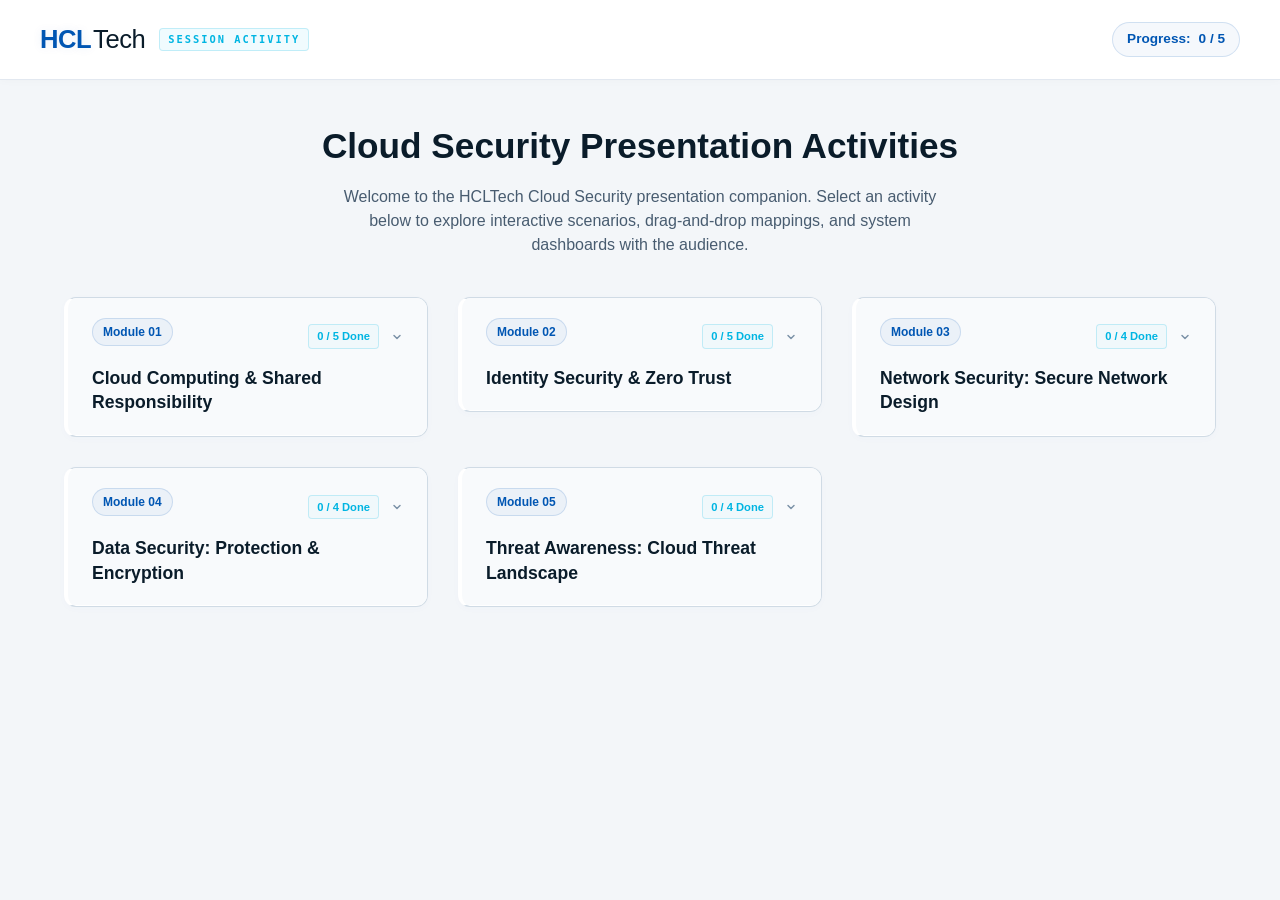
==== index.html @ 255f15d9 "second commit" ====
<!DOCTYPE html>
<html lang="en">
<head>
  <meta charset="UTF-8">
  <meta name="viewport" content="width=device-width, initial-scale=1.0">
  <title>HCLTech Cloud Security & Identity Interactive Activities</title>
  <link rel="stylesheet" href="index.css">
</head>
<body>

  <div id="app-container">

    <!-- CORPORATE WHITE HEADER -->
    <header>
      <div class="logo-section">
        <h1 class="hcl-logo">
          <span class="hcl-blue">HCL</span><span class="hcl-tech">Tech</span>
          <span class="logo-tag">Session Activity</span>
        </h1>
      </div>
      <div class="hud-section">
        <div class="score-hud-badge">
          Progress: <span id="hud-score-tally">0 / 5</span>
        </div>
      </div>
    </header>

    <!-- VIEW 1: MODULE & ACTIVITY DASHBOARD -->
    <main id="hub-view">
      <div class="hub-hero">
        <h2>Cloud Security Presentation Activities</h2>
        <p>Welcome to the HCLTech Cloud Security presentation companion. Select an activity below to explore interactive scenarios, drag-and-drop mappings, and system dashboards with the audience.</p>
      </div>
      <div class="modules-grid">
        <!-- Dynamically rendered by app.js -->
      </div>
    </main>
 
    <!-- VIEW 1.5: MODULE DETAIL VIEW (SEPARATE PAGE) -->
    <main id="module-view" style="display: none;">
      <div class="module-view-header">
        <button id="btn-module-back" class="btn-quit">← Back to Modules</button>
        <h2 id="module-view-title">Module Title</h2>
        <button id="btn-module-reset" class="btn-reset">Reset Module Progress</button>
      </div>
      <div class="glass-panel module-desc-panel">
        <p id="module-view-desc"></p>
      </div>
      <h3 class="game-slots-title">Session Activities</h3>
      <div class="collapsible-games-list" id="module-games-list">
        <!-- Dynamically rendered by app.js -->
      </div>
    </main>

    <!-- VIEW 2: ACTIVE ACTIVITY WORKSPACE (50/50 Split) -->
    <main id="game-view" style="display: none;">
      
      <!-- Left Panel: Dynamic Vector Diagram Panel -->
      <section class="image-panel" id="diagram-panel-container">
        <!-- Rendered dynamically by app.js -->
      </section>

      <!-- Right Panel: Interactive Activity Console -->
      <section class="mission-control-panel">
        
        <div class="game-title-bar">
          <h3 id="current-game-title">Activity Title</h3>
          <button id="btn-quit" class="btn-quit">Exit Activity</button>
        </div>

        <!-- Progress ticks (shown for multi-step activities like scenarios and swiper) -->
        <div id="progress-ticks" class="progress-container">
          <!-- Populated by app.js -->
        </div>

        <!-- Dynamic Activity Workspace -->
        <div id="activity-workspace">
          <!-- Rendered dynamically by app.js based on activity type -->
        </div>

        <!-- Educational outcomes feedback -->
        <div id="correct-feedback" class="feedback-box correct">
          <div class="feedback-header">
            <svg style="width:16px; height:16px; fill:var(--neon-green)" viewBox="0 0 24 24"><path d="M12,2A10,10 0 1,0 22,12A10,10 0 0,0 12,2M10,17L5,12L6.41,10.58L10,14.17L17.59,6.58L19,8L10,17Z"/></svg>
            SECURE DESIGN CONFIGURATION
          </div>
          <p id="correct-explanation"></p>
        </div>

        <div id="incorrect-feedback" class="feedback-box incorrect">
          <div class="feedback-header">
            <svg style="width:16px; height:16px; fill:var(--neon-red)" viewBox="0 0 24 24"><path d="M13 14H11V9H13M13 18H11V16H13M1 21H23L12 2L1 21Z"/></svg>
            POTENTIAL SECURITY RISK
          </div>
          <button id="btn-reveal-explanation" class="btn-reveal">Discuss Security Context</button>
          
          <div id="reveal-block" class="reveal-text">
            <p id="reveal-cause-text"></p>
          </div>
        </div>

        <!-- Action Control triggers -->
        <div class="action-area">
          <button id="btn-submit" class="btn-primary" disabled>
            Confirm Choice
          </button>
          <button id="btn-next" class="btn-primary" style="display: none;">
            Next Scenario
          </button>
        </div>

      </section>

    </main>

    <!-- VIEW 3: ACTIVITY COMPLETED RESULTS VIEW -->
    <main id="results-view" style="display: none;">
      <div class="results-panel glass-panel">
        <div class="results-badge success">
          <!-- Filled by app.js -->
        </div>
        <h2 class="results-title success">Activity Completed</h2>
        <p class="results-subtitle">You have run through the interactive scenarios. Here is a summary of your selections.</p>

        <!-- Final score distribution table -->
        <div class="score-display">
          <div class="score-col">
            <span class="score-label">Checkpoints Reviewed</span>
            <span id="final-score" class="score-value highlight">5 / 5</span>
          </div>
          <div class="score-col">
            <span class="score-label">Activity Status</span>
            <span id="final-percent" class="score-value highlight">100%</span>
          </div>
        </div>

        <div style="display: flex; gap: 14px; width: 100%;">
          <button id="btn-results-retry" class="btn-primary btn-secondary-style" style="flex: 1; padding: 12px; font-size: 0.9rem;">Restart Activity</button>
          <button id="btn-results-quit" class="btn-primary" style="flex: 1; padding: 12px; font-size: 0.9rem;">Return to Activity Hub</button>
        </div>
      </div>
    </main>

  </div>

  <!-- Include Javascript files -->
  <script src="gameData.js"></script>
  <script src="app.js"></script>
</body>
</html>
---- index.css ----
/* HCLTech Style CSS Stylesheet for Nebula Cloud Sentinel */
/* Implements HCLTech website light corporate theme, split layout, and card styling */

:root {
  /* HCLTech Light Corporate Palette */
  --bg-dark: #f3f6f9; /* Light slate grey background */
  --bg-space: #e2e8f0;
  --panel-glass: #ffffff; /* Solid white panels */
  --panel-border: #d0dbe5;
  --panel-border-hover: #0056b3;
  
  /* HCLTech Accent Colors */
  --neon-cyan: #00b5e2; /* HCLTech Cyan */
  --neon-purple: #0050d2; /* HCLTech Deep Blue */
  --neon-green: #2ecc71;
  --neon-red: #e74c3c;
  --neon-gold: #f2a900;
  
  /* Text colors (Light theme) */
  --text-primary: #0a1c2a; /* Deep charcoal navy */
  --text-secondary: #485c70; /* Gray steel */
  --text-muted: #7d93a8; /* Soft slate gray */
  
  /* Font stack */
  --font-cyber: -apple-system, BlinkMacSystemFont, "Segoe UI", Roboto, "Helvetica Neue", Arial, sans-serif;
}

/* Base resets */
* {
  box-sizing: border-box;
  margin: 0;
  padding: 0;
}

body {
  font-family: var(--font-cyber);
  background: var(--bg-dark);
  color: var(--text-primary);
  min-height: 100vh;
  overflow-x: hidden;
  line-height: 1.5;
}

/* Clean B2B Corporate panels */
.glass-panel {
  background: #ffffff;
  border: 1px solid var(--panel-border);
  border-radius: 12px;
  box-shadow: 0 4px 20px rgba(0, 80, 210, 0.03);
  transition: all 0.3s cubic-bezier(0.25, 0.8, 0.25, 1);
}

.glass-panel:hover {
  border-color: var(--panel-border-hover);
  box-shadow: 0 8px 30px rgba(0, 80, 210, 0.08);
}

/* Global app container */
#app-container {
  display: flex;
  flex-direction: column;
  min-height: 100vh;
  position: relative;
  background: var(--bg-dark);
}


/* Corporate White Header */
header {
  padding: 20px 40px;
  display: flex;
  justify-content: space-between;
  align-items: center;
  background: #ffffff;
  border-bottom: 1px solid #e2e8f0;
  position: relative;
  z-index: 100;
  height: 80px;
  box-shadow: 0 2px 8px rgba(0, 0, 0, 0.02);
}

/* HCLTech Brand Logo */
.hcl-logo {
  font-size: 1.6rem;
  font-weight: 900;
  letter-spacing: -0.5px;
  display: flex;
  align-items: center;
  gap: 2px;
}

.hcl-blue {
  color: #0056b3; /* Official HCLTech Blue */
  text-shadow: 0 0 10px rgba(0, 86, 179, 0.1);
}

.hcl-tech {
  color: #0a1c2a;
  font-weight: 300;
}

.logo-tag {
  font-size: 0.65rem;
  text-transform: uppercase;
  letter-spacing: 2px;
  background: rgba(0, 181, 226, 0.06);
  border: 1px solid rgba(0, 181, 226, 0.2);
  color: var(--neon-cyan);
  padding: 3px 8px;
  border-radius: 4px;
  margin-left: 12px;
  font-weight: bold;
  font-family: monospace;
}

.hud-section {
  display: flex;
  align-items: center;
  gap: 20px;
}

.score-hud-badge {
  display: flex;
  align-items: center;
  gap: 8px;
  padding: 6px 14px;
  background: rgba(0, 86, 179, 0.04);
  border: 1px solid rgba(0, 86, 179, 0.15);
  border-radius: 50px;
  font-size: 0.85rem;
  font-weight: bold;
  color: #0056b3;
}

/* Main Hub View - Floating on top */
#hub-view {
  flex: 1;
  position: relative;
  z-index: 2;
  padding: 40px 24px;
  max-width: 1200px;
  margin: 0 auto;
  width: 100%;
}

.hub-hero {
  text-align: center;
  margin-bottom: 40px;
}

.hub-hero h2 {
  font-size: 2.2rem;
  font-weight: 800;
  margin-bottom: 12px;
  color: var(--text-primary);
}

.hub-hero p {
  color: var(--text-secondary);
  max-width: 600px;
  margin: 0 auto;
}

.modules-grid {
  display: grid;
  grid-template-columns: repeat(auto-fit, minmax(340px, 1fr));
  gap: 30px;
  margin-top: 20px;
  align-items: start;
}

.module-card {
  padding: 24px;
  display: flex;
  flex-direction: column;
  height: 100%;
}

.module-header {
  margin-bottom: 16px;
}

.module-badge {
  font-size: 0.75rem;
  font-weight: bold;
  color: #0056b3;
  background: rgba(0, 86, 179, 0.05);
  padding: 4px 10px;
  border-radius: 50px;
  border: 1px solid rgba(0, 86, 179, 0.15);
  display: inline-block;
  margin-bottom: 10px;
  flex-shrink: 0;
}

.module-title {
  font-size: 1.4rem;
  font-weight: bold;
  color: var(--text-primary);
  line-height: 1.25;
}

.module-desc {
  font-size: 0.9rem;
  color: var(--text-secondary);
  margin-bottom: 24px;
  flex-grow: 1;
}

/* Game slots within modules */
.game-slots-title {
  font-size: 0.85rem;
  text-transform: uppercase;
  letter-spacing: 1px;
  color: var(--text-muted);
  margin-bottom: 12px;
  font-weight: bold;
  border-bottom: 1px solid rgba(0, 0, 0, 0.05);
  padding-bottom: 6px;
}

.game-slots-list {
  display: flex;
  flex-direction: column;
  gap: 12px;
}

.game-slot-row {
  display: flex;
  justify-content: space-between;
  align-items: center;
  padding: 12px 16px;
  background: #f8fafc;
  border: 1px solid #e2e8f0;
  border-radius: 10px;
  transition: all 0.2s ease;
}

.game-slot-row.unlocked:hover {
  background: rgba(0, 86, 179, 0.02);
  border-color: rgba(0, 86, 179, 0.25);
  transform: translateX(4px);
}

.game-slot-info {
  display: flex;
  flex-direction: column;
  gap: 2px;
}

.game-slot-title {
  font-size: 0.95rem;
  font-weight: 600;
  color: var(--text-primary);
}

.game-slot-subtitle {
  font-size: 0.75rem;
  color: var(--text-secondary);
}

.game-slot-action {
  display: flex;
  align-items: center;
  gap: 8px;
}

.game-status-badge {
  font-size: 0.7rem;
  font-weight: bold;
  padding: 3px 8px;
  border-radius: 4px;
  flex-shrink: 0;
}

.game-status-badge.secured {
  background: rgba(46, 204, 113, 0.1);
  border: 1px solid rgba(46, 204, 113, 0.3);
  color: #27ae60;
}

.btn-launch-game {
  background: linear-gradient(135deg, #0056b3 0%, #00b5e2 100%);
  border: none;
  border-radius: 6px;
  color: #fff;
  font-size: 0.8rem;
  font-weight: bold;
  padding: 6px 12px;
  cursor: pointer;
  box-shadow: 0 2px 8px rgba(0, 86, 179, 0.15);
  transition: all 0.2s ease;
}

.btn-launch-game:hover {
  transform: scale(1.03);
  box-shadow: 0 4px 12px rgba(0, 86, 179, 0.25);
}

/* Active Game View - 50/50 Split layout below header (No margins/padding gaps) */
#game-view {
  position: relative;
  z-index: 2;
  display: grid;
  grid-template-columns: 1fr 1fr;
  width: 100%;
  height: calc(100vh - 80px);
  overflow: hidden;
  background: var(--bg-dark);
}

/* Left Panel: Clean corporate illustration panel */
.image-panel {
  position: relative;
  height: 100%;
  width: 100%;
  border-right: 1px solid #dcdfe6;
  background: #ffffff;
  display: flex;
  align-items: center;
  justify-content: center;
  padding: 30px;
}

.promo-image {
  max-width: 100%;
  max-height: 100%;
  object-fit: contain;
  border-radius: 8px;
}

/* Right Panel: Full-height interactive Control console */
.mission-control-panel {
  position: relative;
  z-index: 2;
  height: 100%;
  width: 100%;
  display: flex;
  flex-direction: column;
  padding: 40px;
  background: #ffffff;
  overflow-y: auto;
}

.game-title-bar {
  margin-bottom: 20px;
  display: flex;
  justify-content: space-between;
  align-items: center;
}

.game-title-bar h3 {
  font-size: 1.25rem;
  font-weight: 800;
  color: var(--text-primary);
}

.btn-quit {
  background: transparent;
  border: 1px solid #cbd5e1;
  color: var(--text-secondary);
  border-radius: 6px;
  padding: 8px 16px;
  font-size: 0.85rem;
  cursor: pointer;
  transition: all 0.2s ease;
}

.btn-quit:hover {
  background: #f1f5f9;
  color: var(--text-primary);
  border-color: #94a3b8;
}

/* Progress ticks */
.progress-container {
  display: flex;
  gap: 8px;
  margin-bottom: 24px;
}

.progress-tick {
  flex: 1;
  height: 6px;
  background: #e2e8f0;
  border-radius: 10px;
}

.progress-tick.current {
  background: #0056b3;
  box-shadow: 0 0 8px rgba(0, 86, 179, 0.3);
}

.progress-tick.correct {
  background: var(--neon-green);
  box-shadow: 0 0 8px rgba(46, 204, 113, 0.3);
}

.progress-tick.incorrect {
  background: var(--neon-red);
  box-shadow: 0 0 8px rgba(231, 76, 60, 0.3);
}

/* Scenario description */
.scenario-box {
  background: #f8fafc;
  border-left: 4px solid #0056b3;
  padding: 20px;
  border-radius: 0 8px 8px 0;
  font-size: 1.02rem;
  color: #334155;
  margin-bottom: 24px;
  line-height: 1.6;
  border-top: 1px solid #e2e8f0;
  border-right: 1px solid #e2e8f0;
  border-bottom: 1px solid #e2e8f0;
}

.question-text {
  font-size: 1.25rem;
  font-weight: 700;
  color: #0f172a;
  line-height: 1.45;
  margin-bottom: 20px;
  padding-bottom: 16px;
  border-bottom: 1px solid #e2e8f0;
}

/* Option choices */
.options-list {
  display: flex;
  flex-direction: column;
  gap: 12px;
  margin-bottom: 24px;
}

.option-btn {
  background: #f8fafc;
  border: 1px solid #e2e8f0;
  border-radius: 8px;
  padding: 16px 20px;
  text-align: left;
  color: #1e293b;
  font-size: 0.95rem;
  cursor: pointer;
  transition: all 0.2s ease;
  outline: none;
  line-height: 1.45;
}

.option-btn:hover {
  background: rgba(0, 86, 179, 0.03);
  border-color: rgba(0, 86, 179, 0.3);
}

.option-btn.selected {
  background: rgba(0, 86, 179, 0.07);
  border-color: #0056b3;
  color: #0056b3;
  font-weight: 600;
  box-shadow: inset 0 0 10px rgba(0, 86, 179, 0.05);
}

/* Action button area */
.action-area {
  display: flex;
  flex-direction: column;
  gap: 12px;
  margin-top: auto;
}

.btn-primary {
  width: 100%;
  background: linear-gradient(135deg, #0056b3 0%, #00b5e2 100%);
  border: none;
  border-radius: 8px;
  color: #fff;
  font-size: 1.05rem;
  font-weight: 700;
  padding: 16px;
  cursor: pointer;
  box-shadow: 0 4px 14px rgba(0, 86, 179, 0.2);
  transition: all 0.2s ease;
  display: flex;
  justify-content: center;
  align-items: center;
  gap: 10px;
}

.btn-primary:hover:not(:disabled) {
  transform: translateY(-1px);
  box-shadow: 0 6px 20px rgba(0, 86, 179, 0.3);
}

.btn-primary:disabled {
  background: #cbd5e1;
  color: #94a3b8;
  box-shadow: none;
  cursor: not-allowed;
}

.btn-secondary-style {
  background: #ffffff !important;
  color: #0056b3 !important;
  border: 1px solid #dcdbe5 !important;
  box-shadow: none !important;
}

.btn-secondary-style:hover:not(:disabled) {
  background: #f0f6ff !important;
  border-color: #0056b3 !important;
  box-shadow: 0 2px 8px rgba(0, 86, 179, 0.1) !important;
}

/* Feedback blocks */
.feedback-box {
  border-radius: 8px;
  padding: 18px;
  margin-bottom: 20px;
  display: none;
  line-height: 1.55;
  font-size: 0.95rem;
}

.feedback-box.correct {
  display: block;
  background: rgba(46, 204, 113, 0.08);
  border: 1px solid rgba(46, 204, 113, 0.3);
  color: #27ae60;
}

.feedback-box.incorrect {
  display: block;
  background: rgba(231, 76, 60, 0.08);
  border: 1px solid rgba(231, 76, 60, 0.3);
  color: #c0392b;
}

.feedback-header {
  font-weight: 800;
  font-size: 0.95rem;
  display: flex;
  align-items: center;
  gap: 8px;
  margin-bottom: 8px;
}

.btn-reveal {
  background: transparent;
  border: 1px solid var(--neon-red);
  color: var(--neon-red);
  font-size: 0.8rem;
  font-weight: bold;
  padding: 8px 16px;
  border-radius: 6px;
  cursor: pointer;
  transition: all 0.2s ease;
  margin-top: 10px;
  outline: none;
  display: inline-block;
}

.btn-reveal:hover {
  background: rgba(231, 76, 60, 0.15);
  box-shadow: 0 0 10px rgba(231, 76, 60, 0.2);
}

.reveal-text {
  margin-top: 12px;
  padding-top: 12px;
  border-top: 1px dashed rgba(231, 76, 60, 0.2);
  color: #334155;
  font-size: 0.9rem;
  line-height: 1.5;
  display: none; /* revealed via script */
}

/* Results View - Centered white box */
#results-view {
  flex: 1;
  position: relative;
  z-index: 2;
  display: flex;
  justify-content: center;
  align-items: center;
  padding: 40px 24px;
}

.results-panel {
  max-width: 500px;
  width: 100%;
  padding: 40px;
  text-align: center;
}

.results-badge {
  width: 100px;
  height: 100px;
  border-radius: 50%;
  display: flex;
  align-items: center;
  justify-content: center;
  margin: 0 auto 24px auto;
  border: 4px solid;
}

.results-badge.success {
  border-color: var(--neon-green);
  background: rgba(46, 204, 113, 0.08);
  box-shadow: 0 0 25px rgba(46, 204, 113, 0.15);
}

.results-badge.failed {
  border-color: var(--neon-red);
  background: rgba(231, 76, 60, 0.08);
  box-shadow: 0 0 25px rgba(231, 76, 60, 0.15);
}

.results-icon {
  width: 50px;
  height: 50px;
}

.results-icon.success {
  fill: #27ae60;
}

.results-icon.failed {
  fill: #c0392b;
}

.results-title {
  font-size: 2rem;
  font-weight: 800;
  margin-bottom: 8px;
}

.results-title.success {
  color: #27ae60;
}

.results-title.failed {
  color: #c0392b;
}

.results-subtitle {
  font-size: 1.1rem;
  color: var(--text-secondary);
  margin-bottom: 24px;
}

.score-display {
  display: flex;
  justify-content: center;
  gap: 30px;
  margin-bottom: 30px;
  background: #f8fafc;
  padding: 16px;
  border-radius: 12px;
  border: 1px solid #e2e8f0;
}

.score-col {
  display: flex;
  flex-direction: column;
}

.score-label {
  font-size: 0.75rem;
  text-transform: uppercase;
  color: var(--text-muted);
  margin-bottom: 4px;
}

.score-value {
  font-size: 1.6rem;
  font-weight: bold;
}

.score-value.highlight {
  color: #0056b3;
}

/* Animations */
@keyframes spin {
  100% { transform: rotate(360deg); }
}

/* Shake animation triggered on error */
.shake-element {
  animation: shake 0.5s cubic-bezier(.36,.07,.19,.97) both;
}

@keyframes shake {
  10%, 90% { transform: translate3d(-2px, 0, 0); }
  20%, 80% { transform: translate3d(4px, 0, 0); }
  30%, 50%, 70% { transform: translate3d(-6px, 0, 0); }
  40%, 60% { transform: translate3d(6px, 0, 0); }
}

/* Responsive queries */
@media(max-width: 900px) {
  #game-view {
    grid-template-columns: 1fr;
    grid-template-rows: 320px auto;
    height: auto;
    overflow-y: auto;
  }
  
  .image-panel {
    height: 320px;
    border-right: none;
    border-bottom: 1px solid #dcdfe6;
  }
  
  .mission-control-panel {
    padding: 30px 24px;
    height: auto;
  }
}

/* ==================== Interactive Activity Styles ==================== */

/* 1. Drag & Drop Mappings */
.drag-drop-workspace {
  display: flex;
  flex-direction: column;
  gap: 20px;
  margin-bottom: 24px;
}

.drag-deck {
  display: flex;
  flex-wrap: wrap;
  gap: 10px;
  background: #f8fafc;
  padding: 16px;
  border-radius: 8px;
  border: 1px solid #e2e8f0;
  min-height: 80px;
}

.drag-card {
  background: #ffffff;
  border: 1px solid #cbd5e1;
  border-radius: 6px;
  padding: 10px 14px;
  font-size: 0.85rem;
  font-weight: 600;
  cursor: grab;
  user-select: none;
  box-shadow: 0 2px 4px rgba(0,0,0,0.03);
  transition: all 0.2s ease;
  color: var(--text-primary);
}

.drag-card:hover {
  border-color: #0056b3;
  box-shadow: 0 4px 8px rgba(0, 86, 179, 0.08);
  transform: translateY(-1px);
}

.drag-card.dragging {
  opacity: 0.5;
  cursor: grabbing;
}

.drag-card.selected {
  border-color: #0056b3;
  background: rgba(0, 86, 179, 0.05);
  box-shadow: 0 0 0 2px rgba(0, 86, 179, 0.2);
}

.drop-buckets-container {
  display: grid;
  grid-template-columns: 1fr 1fr;
  gap: 16px;
}

.drop-bucket {
  background: #ffffff;
  border: 2px dashed #cbd5e1;
  border-radius: 8px;
  padding: 16px;
  min-height: 180px;
  display: flex;
  flex-direction: column;
  gap: 10px;
  transition: all 0.2s ease;
}

.drop-bucket.hovered {
  border-color: #00b5e2;
  background: rgba(0, 181, 226, 0.02);
}

.drop-bucket-title {
  font-size: 0.82rem;
  font-weight: 800;
  color: #0056b3;
  text-transform: uppercase;
  letter-spacing: 0.5px;
  border-bottom: 1px solid #e2e8f0;
  padding-bottom: 8px;
  margin-bottom: 4px;
  text-align: center;
}

/* 2. Card Swiper (Secure vs Vulnerable Stack) */
.swiper-workspace {
  display: flex;
  flex-direction: column;
  align-items: center;
  gap: 20px;
  margin-bottom: 24px;
}

.card-deck-container {
  position: relative;
  width: 100%;
  max-width: 400px;
  height: 280px;
  margin: 0 auto;
}

.swiper-card {
  position: absolute;
  top: 0;
  left: 0;
  right: 0;
  height: 260px;
  background: #ffffff;
  border: 1px solid #e2e8f0;
  border-radius: 12px;
  padding: 24px;
  box-shadow: 0 8px 24px rgba(0, 80, 210, 0.05);
  display: flex;
  flex-direction: column;
  transition: transform 0.35s cubic-bezier(0.25, 0.8, 0.25, 1), opacity 0.35s ease;
  user-select: none;
}

/* Offset positioning for the card stack look */
.swiper-card.card-depth-0 {
  z-index: 10;
  transform: translateY(0) scale(1);
  opacity: 1;
}

.swiper-card.card-depth-1 {
  z-index: 9;
  transform: translateY(12px) scale(0.95);
  opacity: 0.9;
}

.swiper-card.card-depth-2 {
  z-index: 8;
  transform: translateY(24px) scale(0.9);
  opacity: 0.7;
}

.swiper-card.card-depth-3 {
  z-index: 7;
  transform: translateY(36px) scale(0.85);
  opacity: 0;
  pointer-events: none;
}

.swiper-card-header {
  font-size: 0.75rem;
  font-weight: 800;
  color: #0056b3;
  text-transform: uppercase;
  letter-spacing: 1px;
  margin-bottom: 12px;
  border-bottom: 1px solid #f1f5f9;
  padding-bottom: 6px;
}

.swiper-card-body {
  font-size: 0.88rem;
  color: #334155;
  line-height: 1.5;
  flex-grow: 1;
  overflow-y: auto;
  margin-bottom: 12px;
}

.swiper-card-question {
  font-weight: 700;
  font-size: 0.9rem;
  color: var(--text-primary);
  border-top: 1px solid #f1f5f9;
  padding-top: 10px;
  text-align: center;
}

.swiper-card.swipe-left {
  transform: translate(-180%, -20px) rotate(-15deg) !important;
  opacity: 0 !important;
}

.swiper-card.swipe-right {
  transform: translate(180%, -20px) rotate(15deg) !important;
  opacity: 0 !important;
}

.swiper-controls {
  display: flex;
  gap: 16px;
  width: 100%;
  max-width: 400px;
}

.btn-swipe-vulnerable {
  flex: 1;
  background: #ffffff;
  border: 2px solid #e74c3c;
  color: #e74c3c;
  padding: 12px;
  border-radius: 8px;
  font-weight: 700;
  cursor: pointer;
  transition: all 0.2s;
}

.btn-swipe-vulnerable:hover {
  background: rgba(231, 76, 60, 0.08);
}

.btn-swipe-secure {
  flex: 1;
  background: #ffffff;
  border: 2px solid #2ecc71;
  color: #2ecc71;
  padding: 12px;
  border-radius: 8px;
  font-weight: 700;
  cursor: pointer;
  transition: all 0.2s;
}

.btn-swipe-secure:hover {
  background: rgba(46, 204, 113, 0.08);
}

/* 3. Toggle Dashboard (PaaS App Server Configuration) */
.dashboard-workspace {
  display: flex;
  flex-direction: column;
  gap: 20px;
  margin-bottom: 24px;
}

.server-card {
  background: #ffffff;
  border: 1px solid #e2e8f0;
  border-radius: 12px;
  padding: 24px;
  box-shadow: 0 4px 16px rgba(0, 0, 0, 0.02);
}

.server-header {
  display: flex;
  justify-content: space-between;
  align-items: center;
  border-bottom: 1px solid #f1f5f9;
  padding-bottom: 12px;
  margin-bottom: 16px;
}

.server-title {
  font-size: 1rem;
  font-weight: 800;
  color: var(--text-primary);
  display: flex;
  align-items: center;
  gap: 8px;
}

.server-status-pill {
  font-size: 0.72rem;
  font-weight: 800;
  text-transform: uppercase;
  padding: 4px 12px;
  border-radius: 50px;
  letter-spacing: 0.5px;
}

.server-status-pill.vulnerable {
  background: rgba(231, 76, 60, 0.08);
  border: 1px solid rgba(231, 76, 60, 0.2);
  color: #e74c3c;
}

.server-status-pill.secure {
  background: rgba(46, 204, 113, 0.08);
  border: 1px solid rgba(46, 204, 113, 0.2);
  color: #2ecc71;
}

.toggle-row {
  display: flex;
  justify-content: space-between;
  align-items: center;
  padding: 14px 0;
  border-bottom: 1px solid #f8fafc;
}

.toggle-row:last-child {
  border-bottom: none;
}

.toggle-info {
  display: flex;
  flex-direction: column;
  gap: 4px;
  max-width: 75%;
}

.toggle-label {
  font-size: 0.88rem;
  font-weight: 700;
  color: var(--text-primary);
}

.toggle-desc {
  font-size: 0.75rem;
  color: var(--text-secondary);
}

.switch {
  position: relative;
  display: inline-block;
  width: 44px;
  height: 24px;
}

.switch input {
  opacity: 0;
  width: 0;
  height: 0;
}

.slider {
  position: absolute;
  cursor: pointer;
  top: 0;
  left: 0;
  right: 0;
  bottom: 0;
  background-color: #cbd5e1;
  transition: .3s;
  border-radius: 24px;
}

.slider:before {
  position: absolute;
  content: "";
  height: 18px;
  width: 18px;
  left: 3px;
  bottom: 3px;
  background-color: white;
  transition: .3s;
  border-radius: 50%;
}

input:checked + .slider {
  background-color: #0056b3;
}

input:checked + .slider:before {
  transform: translateX(20px);
}

/* 4. Sequential Reordering (PAM Chronological Ordering) */
.sorting-workspace {
  display: flex;
  flex-direction: column;
  gap: 16px;
  margin-bottom: 24px;
}

.sorting-list {
  display: flex;
  flex-direction: column;
  gap: 10px;
}

.sorting-item {
  display: flex;
  align-items: center;
  background: #ffffff;
  border: 1px solid #cbd5e1;
  border-radius: 8px;
  padding: 12px 16px;
  gap: 14px;
  box-shadow: 0 2px 4px rgba(0,0,0,0.02);
  transition: border-color 0.2s;
}

.sorting-item:hover {
  border-color: #0056b3;
}

.sorting-number {
  font-size: 0.85rem;
  font-weight: 800;
  color: #0056b3;
  background: rgba(0, 86, 179, 0.05);
  width: 26px;
  height: 26px;
  border-radius: 50%;
  display: flex;
  align-items: center;
  justify-content: center;
  flex-shrink: 0;
}

.sorting-text {
  font-size: 0.88rem;
  color: var(--text-primary);
  flex-grow: 1;
  line-height: 1.45;
  word-wrap: break-word;
  overflow-wrap: break-word;
}

.sorting-controls {
  display: flex;
  flex-direction: column;
  gap: 4px;
  flex-shrink: 0;
}

.btn-sort-arrow {
  background: #f1f5f9;
  border: 1px solid #cbd5e1;
  color: var(--text-secondary);
  cursor: pointer;
  padding: 4px;
  font-size: 0.7rem;
  width: 28px;
  height: 28px;
  border-radius: 6px;
  display: inline-flex;
  align-items: center;
  justify-content: center;
  transition: all 0.15s ease;
  user-select: none;
}

.btn-sort-arrow:hover:not(:disabled) {
  background: rgba(0, 86, 179, 0.08);
  border-color: #0056b3;
  color: #0056b3;
  transform: translateY(-1px);
}

.btn-sort-arrow:active:not(:disabled) {
  transform: translateY(0);
}

.btn-sort-arrow:disabled {
  color: #cbd5e1;
  background: #f8fafc;
  border-color: #e2e8f0;
  cursor: not-allowed;
}

/* 5. MCQ Scenario Layout adjustments */
.scenario-workspace {
  display: flex;
  flex-direction: column;
}

/* ==================== SVG Diagram Styles & Animations ==================== */
.diagram-svg {
  width: 95%;
  height: 95%;
  max-width: 680px;
  max-height: 680px;
  display: block;
}

@keyframes dash {
  to {
    stroke-dashoffset: -40;
  }
}

.animate-dash-slow {
  stroke-dasharray: 6, 4;
  animation: dash 3s linear infinite;
}

.animate-dash-fast {
  stroke-dasharray: 5, 3;
  animation: dash 1.5s linear infinite;
}

@keyframes pulse {
  0% { r: 5; opacity: 0.3; }
  50% { r: 9; opacity: 0.8; }
  100% { r: 5; opacity: 0.3; }
}

.animate-pulse-node {
  animation: pulse 2s ease-in-out infinite;
}

@keyframes glow-red {
  0% { filter: drop-shadow(0 0 2px rgba(231, 76, 60, 0.4)); }
  50% { filter: drop-shadow(0 0 8px rgba(231, 76, 60, 0.8)); }
  100% { filter: drop-shadow(0 0 2px rgba(231, 76, 60, 0.4)); }
}

.glow-danger {
  animation: glow-red 2s infinite;
}

@keyframes glow-green {
  0% { filter: drop-shadow(0 0 2px rgba(46, 204, 113, 0.4)); }
  50% { filter: drop-shadow(0 0 8px rgba(46, 204, 113, 0.8)); }
  100% { filter: drop-shadow(0 0 2px rgba(46, 204, 113, 0.4)); }
}

.glow-success {
  animation: glow-green 2s infinite;
}

/* Collapsible Card Component for Module Page */
.collapsible-card {
  background: #ffffff;
  border: 1px solid var(--panel-border);
  border-left: 4px solid transparent;
  border-radius: 12px;
  margin-bottom: 16px;
  overflow: hidden;
  box-shadow: 0 2px 8px rgba(0, 80, 210, 0.02);
  transition: border-color 0.25s ease, border-left-color 0.25s ease, box-shadow 0.25s ease, transform 0.25s ease;
}

.collapsible-card:hover {
  border-color: var(--neon-cyan);
  box-shadow: 0 4px 15px rgba(0, 80, 210, 0.05);
}

.collapsible-card.expanded {
  border-left-color: var(--neon-cyan);
  border-color: var(--panel-border-hover);
  box-shadow: 0 8px 24px rgba(0, 80, 210, 0.06);
}

.modules-grid .collapsible-card {
  align-self: start;
  height: auto;
  margin-bottom: 0;
}

.collapsible-card-header {
  display: flex;
  flex-direction: column;
  align-items: stretch;
  gap: 10px;
  padding: 20px 24px;
  cursor: pointer;
  background: #f8fafc;
  user-select: none;
  transition: background-color 0.2s ease;
}

.collapsible-card-header:hover {
  background: rgba(0, 86, 179, 0.02);
}

.collapsible-card-header-top {
  display: flex;
  justify-content: space-between;
  align-items: center;
  width: 100%;
}

.collapsible-card-header-right {
  display: flex;
  align-items: center;
  gap: 12px;
}

.collapsible-card-title {
  font-size: 1.1rem;
  font-weight: 700;
  color: var(--text-primary);
  line-height: 1.4;
}

.collapsible-card-chevron {
  display: inline-flex;
  align-items: center;
  justify-content: center;
  color: var(--text-muted);
  transition: transform 0.25s ease, color 0.25s ease;
}

.collapsible-card.expanded .collapsible-card-chevron {
  transform: rotate(180deg);
  color: var(--neon-cyan);
}

.collapsible-card-content {
  max-height: 0;
  opacity: 0;
  border-top: 1px solid transparent;
  transition: max-height 0.35s cubic-bezier(0.25, 1, 0.25, 1), opacity 0.25s ease, padding 0.35s ease, border-color 0.25s ease;
  padding: 0 24px;
  background: #ffffff;
  pointer-events: none;
  overflow: hidden;
}

.collapsible-card.expanded .collapsible-card-content {
  max-height: 1000px; /* Safe size for description + activities lists */
  opacity: 1;
  padding: 20px 24px;
  border-top-color: #e2e8f0;
  pointer-events: auto;
}

.collapsible-card-desc {
  font-size: 0.95rem;
  color: var(--text-secondary);
  line-height: 1.55;
  margin-bottom: 20px;
}

.collapsible-card-actions {
  display: flex;
  justify-content: space-between;
  align-items: center;
  flex-wrap: wrap;
  gap: 12px;
}

.collapsible-card-meta {
  display: flex;
  align-items: center;
  gap: 10px;
}

/* Reset Button Styling */
.btn-reset {
  background: transparent;
  border: 1px solid var(--neon-red);
  color: var(--neon-red);
  font-size: 0.85rem;
  font-weight: 700;
  padding: 8px 16px;
  border-radius: 6px;
  cursor: pointer;
  transition: all 0.2s ease;
}

.btn-reset:hover {
  background: rgba(231, 76, 60, 0.08);
  box-shadow: 0 2px 8px rgba(231, 76, 60, 0.12);
}

.btn-reset:active {
  transform: scale(0.98);
}

/* Module View Section styling (Moved from inline styles) */
#module-view {
  padding: 40px 24px;
  max-width: 1000px;
  margin: 0 auto;
  width: 100%;
}

.module-view-header {
  display: flex;
  justify-content: space-between;
  align-items: center;
  margin-bottom: 24px;
  gap: 15px;
  flex-wrap: wrap;
}

#module-view-title {
  font-size: 1.8rem;
  font-weight: 800;
  color: #0056b3;
  margin: 0;
}

.module-desc-panel {
  padding: 20px;
  margin-bottom: 30px;
}

#module-view-desc {
  color: var(--text-secondary);
  font-size: 1rem;
  line-height: 1.6;
  margin: 0;
}

@media(max-width: 768px) {
  .module-view-header {
    flex-direction: column;
    align-items: stretch;
    text-align: center;
    gap: 12px;
  }
  
  #module-view-title {
    order: -1; /* Keep title at the top of stack */
  }
  
  .btn-reset, .btn-quit {
    width: 100%;
    text-align: center;
  }
}

/* Fluid Layout helper for Drag & Drop buckets */
@media(max-width: 600px) {
  .drop-buckets-container {
    grid-template-columns: 1fr;
  }
}
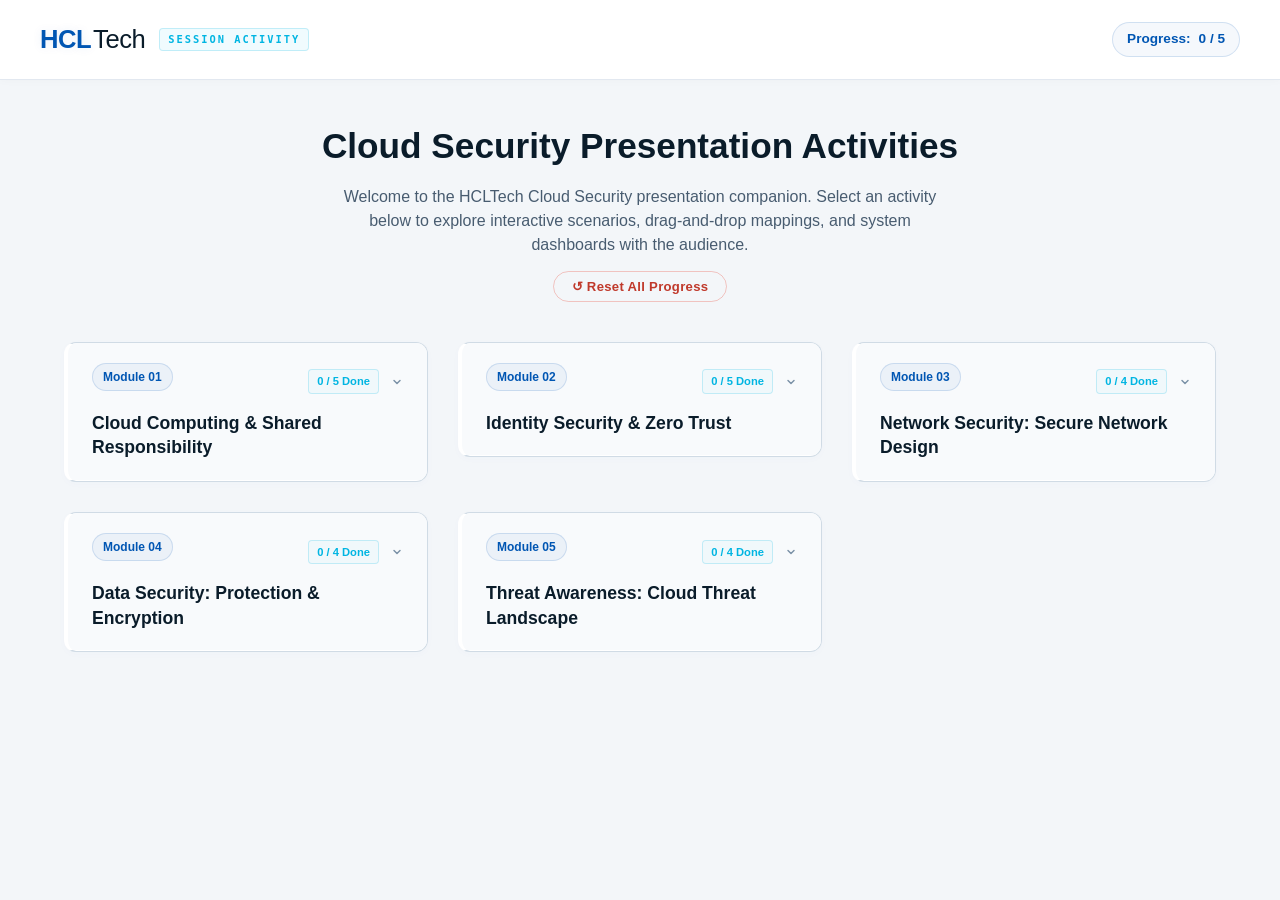
==== commit 3f4e4c03: "Refactor scenario MCQ UI, update quiz data, and add reset all progress button" ====
--- a/index.html
+++ b/index.html
@@ -30,6 +30,7 @@
       <div class="hub-hero">
         <h2>Cloud Security Presentation Activities</h2>
         <p>Welcome to the HCLTech Cloud Security presentation companion. Select an activity below to explore interactive scenarios, drag-and-drop mappings, and system dashboards with the audience.</p>
+        <button id="btn-reset-all" class="btn-reset-all">↺ Reset All Progress</button>
       </div>
       <div class="modules-grid">
         <!-- Dynamically rendered by app.js -->
--- a/index.css
+++ b/index.css
@@ -1432,3 +1432,276 @@
 }
 
 
+
+/* ==================== REDESIGNED SCENARIO MCQ QUESTION UI ==================== */
+
+.scenario-workspace {
+  display: flex;
+  flex-direction: column;
+  gap: 14px;
+}
+
+.scenario-header-row {
+  display: flex;
+  align-items: center;
+}
+
+.scenario-step-badge {
+  display: inline-flex;
+  align-items: center;
+  gap: 4px;
+  background: linear-gradient(135deg, rgba(0,86,179,0.08) 0%, rgba(0,181,226,0.08) 100%);
+  border: 1px solid rgba(0,86,179,0.18);
+  color: #0056b3;
+  font-size: 0.78rem;
+  font-weight: 800;
+  padding: 5px 14px;
+  border-radius: 50px;
+  text-transform: uppercase;
+  letter-spacing: 0.8px;
+}
+
+.scenario-of-five {
+  font-weight: 500;
+  opacity: 0.65;
+}
+
+.scenario-context-block {
+  background: #f8fafc;
+  border-radius: 10px;
+  border: 1px solid #e2e8f0;
+  border-left: 4px solid #0056b3;
+  padding: 16px 18px;
+}
+
+.scenario-context-label {
+  font-size: 0.65rem;
+  font-weight: 900;
+  letter-spacing: 1.5px;
+  color: #0056b3;
+  text-transform: uppercase;
+  margin-bottom: 8px;
+  opacity: 0.7;
+}
+
+.scenario-context-text {
+  font-size: 0.95rem;
+  color: #334155;
+  line-height: 1.6;
+}
+
+.question-block {
+  display: flex;
+  align-items: flex-start;
+  gap: 12px;
+  padding: 12px 0 6px 0;
+  border-top: 1px solid #f1f5f9;
+}
+
+.question-icon {
+  flex-shrink: 0;
+  width: 28px;
+  height: 28px;
+  background: #0056b3;
+  color: #fff;
+  font-size: 1rem;
+  font-weight: 900;
+  border-radius: 50%;
+  display: flex;
+  align-items: center;
+  justify-content: center;
+  margin-top: 2px;
+  box-shadow: 0 2px 8px rgba(0,86,179,0.25);
+}
+
+.question-text-new {
+  font-size: 1.05rem;
+  font-weight: 700;
+  color: #0f172a;
+  line-height: 1.5;
+  margin: 0;
+}
+
+.options-list-new {
+  display: flex;
+  flex-direction: column;
+  gap: 9px;
+  margin-bottom: 14px;
+}
+
+.option-btn-new {
+  display: flex;
+  align-items: flex-start;
+  gap: 13px;
+  width: 100%;
+  background: #ffffff;
+  border: 1.5px solid #e2e8f0;
+  border-radius: 10px;
+  padding: 12px 15px;
+  text-align: left;
+  color: #1e293b;
+  font-size: 0.91rem;
+  cursor: pointer;
+  transition: all 0.16s ease;
+  outline: none;
+  line-height: 1.5;
+}
+
+.option-btn-new:hover {
+  border-color: rgba(0, 86, 179, 0.35);
+  background: rgba(0, 86, 179, 0.025);
+  transform: translateX(2px);
+  box-shadow: 0 2px 10px rgba(0,86,179,0.06);
+}
+
+.option-letter {
+  flex-shrink: 0;
+  width: 26px;
+  height: 26px;
+  border-radius: 50%;
+  background: #f1f5f9;
+  border: 1.5px solid #cbd5e1;
+  color: #64748b;
+  font-size: 0.78rem;
+  font-weight: 800;
+  display: flex;
+  align-items: center;
+  justify-content: center;
+  transition: all 0.16s ease;
+  margin-top: 1px;
+}
+
+.option-text-content {
+  flex: 1;
+  line-height: 1.5;
+}
+
+.option-btn-new.selected {
+  background: rgba(0, 86, 179, 0.05);
+  border-color: #0056b3;
+  border-width: 2px;
+  box-shadow: 0 0 0 3px rgba(0,86,179,0.07), 0 3px 12px rgba(0,86,179,0.08);
+  transform: translateX(3px);
+}
+
+.option-btn-new.selected .option-text-content {
+  color: #0056b3;
+  font-weight: 600;
+}
+
+.option-letter.selected-letter {
+  background: #0056b3;
+  border-color: #0056b3;
+  color: #ffffff;
+  box-shadow: 0 2px 8px rgba(0,86,179,0.3);
+}
+
+/* ==================== INSTRUCTION BARS ==================== */
+
+.drag-instruction-bar,
+.sorting-instruction-bar,
+.swiper-instructions {
+  display: flex;
+  align-items: center;
+  gap: 10px;
+  background: rgba(0, 86, 179, 0.03);
+  border: 1px solid rgba(0, 86, 179, 0.1);
+  border-radius: 8px;
+  padding: 10px 15px;
+  font-size: 0.87rem;
+  color: #485c70;
+  margin-bottom: 6px;
+}
+
+.drag-instruction-icon,
+.sorting-instruction-icon {
+  font-size: 1.1rem;
+  color: #0056b3;
+  font-weight: bold;
+  flex-shrink: 0;
+}
+
+.swiper-instructions {
+  width: 100%;
+  max-width: 400px;
+}
+
+.swiper-instructions svg {
+  flex-shrink: 0;
+  color: #0056b3;
+}
+
+/* ==================== RESULTS VIEW OVERLAY FIX ==================== */
+
+#results-view {
+  position: fixed !important;
+  top: 80px;
+  left: 0;
+  right: 0;
+  bottom: 0;
+  z-index: 200;
+  background: rgba(243, 246, 249, 0.96);
+  backdrop-filter: blur(6px);
+  -webkit-backdrop-filter: blur(6px);
+  flex: unset;
+  padding: 40px 24px;
+}
+
+.results-panel {
+  max-width: 520px;
+  width: 100%;
+  padding: 44px;
+  text-align: center;
+  background: #ffffff;
+  border-radius: 16px;
+  border: 1px solid #e2e8f0;
+  box-shadow: 0 20px 60px rgba(0,86,179,0.08), 0 4px 20px rgba(0,0,0,0.04);
+  animation: resultsSlideIn 0.35s cubic-bezier(0.25, 0.8, 0.25, 1) forwards;
+}
+
+@keyframes resultsSlideIn {
+  from { opacity: 0; transform: translateY(18px) scale(0.97); }
+  to   { opacity: 1; transform: translateY(0) scale(1); }
+}
+
+/* Feedback animation */
+@keyframes feedbackFadeIn {
+  from { opacity: 0; transform: translateY(-4px); }
+  to   { opacity: 1; transform: translateY(0); }
+}
+
+.feedback-box {
+  animation: feedbackFadeIn 0.28s ease forwards;
+}
+
+/* Sorting number solid blue */
+.sorting-number {
+  color: #ffffff;
+  background: #0056b3;
+  box-shadow: 0 2px 6px rgba(0, 86, 179, 0.2);
+}
+
+
+/* ==================== RESET ALL PROGRESS BUTTON ==================== */
+.btn-reset-all {
+  display: inline-flex;
+  align-items: center;
+  gap: 6px;
+  margin-top: 14px;
+  background: transparent;
+  border: 1px solid rgba(231, 76, 60, 0.3);
+  color: #c0392b;
+  font-size: 0.82rem;
+  font-weight: 700;
+  padding: 7px 18px;
+  border-radius: 50px;
+  cursor: pointer;
+  transition: all 0.2s ease;
+  letter-spacing: 0.3px;
+}
+
+.btn-reset-all:hover {
+  background: rgba(231, 76, 60, 0.06);
+  border-color: rgba(231, 76, 60, 0.5);
+  box-shadow: 0 2px 8px rgba(231, 76, 60, 0.12);
+}
